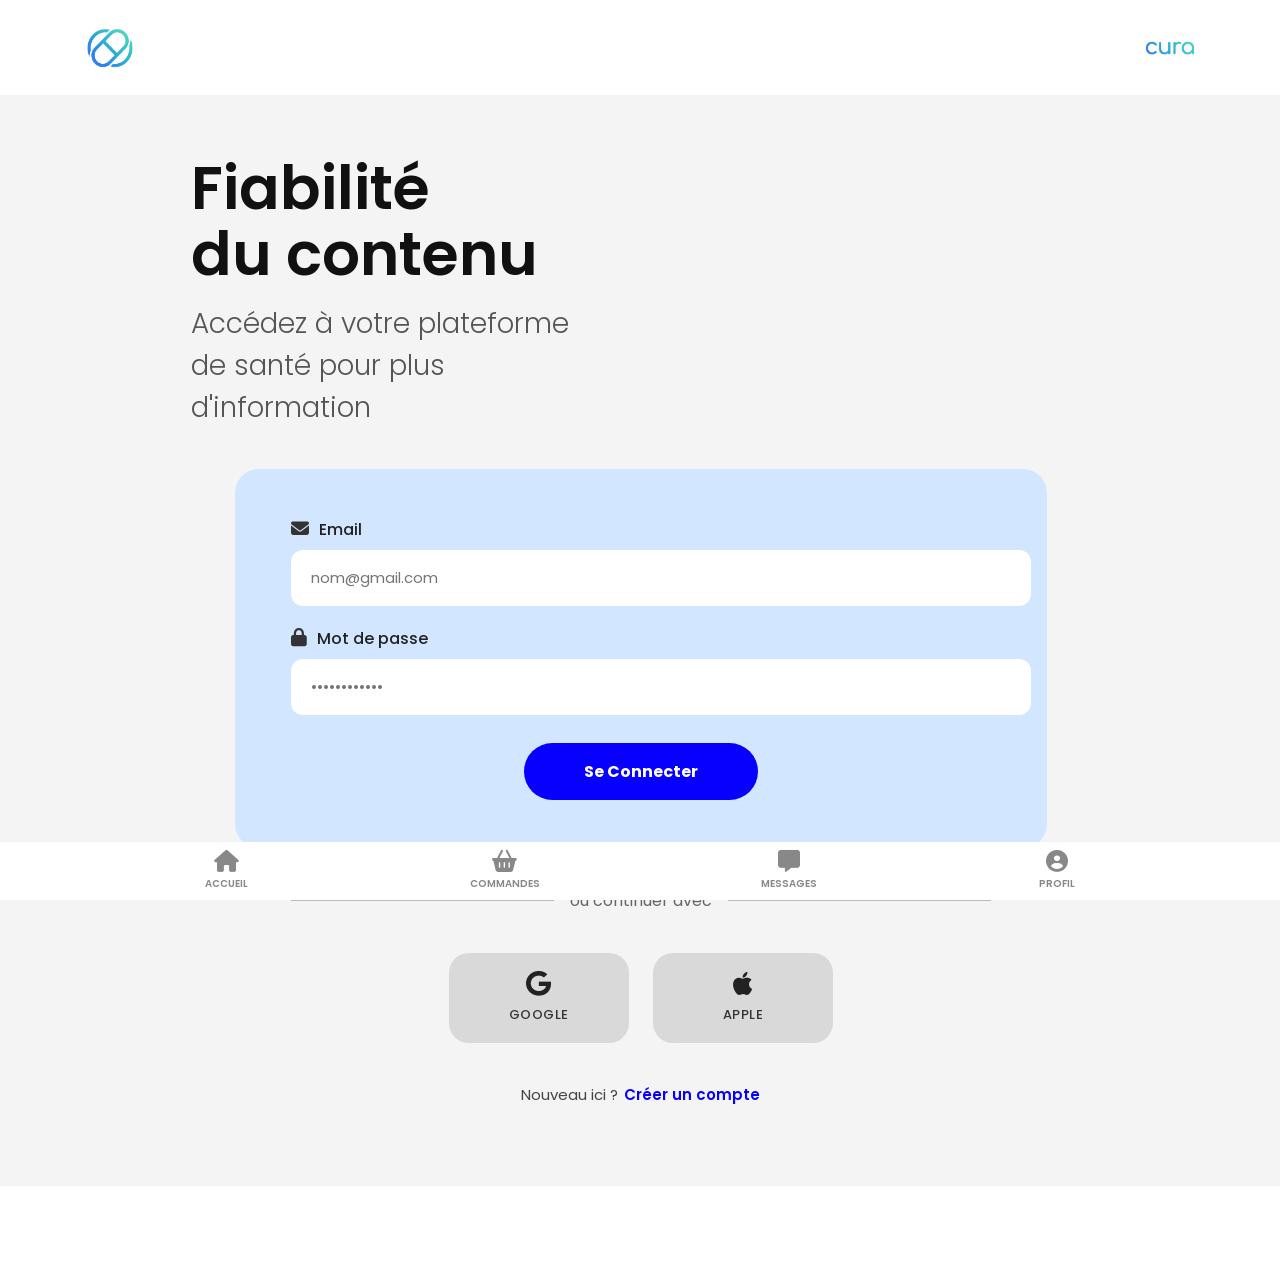
==== index.html @ 0ae40ae0 "message" ====
<!DOCTYPE html>
<html lang="fr">
<head>
  <meta charset="UTF-8">
  <meta name="viewport" content="width=device-width, initial-scale=1.0">
    <link rel="stylesheet" href="https://cdnjs.cloudflare.com/ajax/libs/font-awesome/6.5.0/css/all.min.css">
  <title>Cura 1</title>
  <link rel="stylesheet" href="./style.css">
</head>
<body>

  <header class="header">
    <img src="./logos/logo.png" alt="Logo Cura" class="lo">
    <img src="./logos/cura.png" alt="Cura" class="go">
  </header>
 
  <main class="karol">
 
    <section class="tin">
      <p class="tin-title">
        <span>Fiabilité</span>
        <span>du contenu</span>
      </p>
      <p class="tin-subtitle">
        <span>Accédez à votre plateforme</span>
        <span>de santé pour plus</span>
        <span>d'information</span>
      </p>
    </section>

    <section class="just">
 
      <div class="field-group">
        <div class="kar">
          <i class="fa-solid fa-envelope"></i>
          <span>Email</span>
        </div>
        <input class="shiv" type="email" placeholder="nom@gmail.com" name="" id="">
      </div>

      <div class="field-group">
        <div class="ariane">
          <i class="fa-solid fa-lock"></i>
          <span>Mot de passe</span>
        </div>
        <input class="shi" type="password" placeholder="••••••••••••" name="password" id="password" autocomplete="current-password">
      </div>
 
      <a class="sza" href="./index/index2.html">Se Connecter</a>
 
    </section>

    <h3>ou continuer avec</h3>

    <div class="aq">
      <button class="kill">
        <i class="fa-brands fa-google"></i>
        <span>GOOGLE</span>
      </button>
      <button class="kill">
        <i class="fa-brands fa-apple"></i>
        <span>APPLE</span>
      </button>
    </div>
    <div class="shirt">
      <span>Nouveau ici ?</span>
      <a href="./index.html">Créer un compte</a>
    </div>

  <nav class="you">
    <a class="peri" href="./index/index2.html">
      <i class="fa-solid fa-house" aria-hidden="true"></i>
      <p>ACCUEIL</p>
    </a>
    <a class="peri" href="./index/index3.html">
      <i class="fa-solid fa-basket-shopping" aria-hidden="true"></i>
      <p>COMMANDES</p>
    </a>
    <a class="peri" href="./index/index4.html">
      <i class="fa-solid fa-message" aria-hidden="true"></i>
      <p>MESSAGES</p>
    </a>
    <a class="peri" href="./index/index5.html">
      <i class="fa-solid fa-circle-user" aria-hidden="true"></i>
      <p>PROFIL</p>
    </a>
  </nav>
  </main>
</body>
</html>
---- style.css ----
@import url('https://fonts.googleapis.com/css2?family=Poppins:wght@300;400;500;600;700;800&display=swap');


/* html  */ 
*{
  margin: 0;
  padding: 0;
  font-family: 'Poppins', sans-serif;
}
 
body {
  min-height: 100vh;
  padding-bottom: 100px;
}
 
a {
  text-decoration: none;
}
 
.header {
  display: flex;
  align-items: center;
  justify-content: space-between;
  padding: 20px 60px;
  background-color: #fff;
  box-shadow: 0 1px 6px rgba(0, 0, 0, 0.06);
}
 
.lo,
.go {
  width: 100px;
  height: auto;
}
 

.jawo {
  background-color: #F4F4F4;
  border-radius: 24px;
  width: 40%;
  margin: 40px auto 0;
  padding: 48px 40px;
  display: flex;
  flex-direction: column;
  align-items: center;
  gap: 20px;
}
 
.peru {
  width: 100%;
  height: 56px;
  padding: 0 20px;
  background-color: #fff;
  border: none;
  border-radius: 12px;
  font-size: 15px;
  color: #333;
  outline: none;
  transition: box-shadow 0.2s;
}
 
.ed {
  display: flex;
  align-items: center;
  justify-content: center;
  width: 100%;
  padding: 16px;
  background-color: #0800FF;
  color: #fff;
  border-radius: 50px;
  font-size: 16px;
  font-weight: 700;
  cursor: pointer;
  margin-top: 8px;
}
 
.ed:hover {
  background-color: #0600cc;
}

.back{
  display: flex;
  align-items: center;
  justify-content: center;
  width: 48px;
  height: 48px;
  margin: 24px 0 24px 24px;
  border-radius: 50%;
  background-color: #F4F4F4;
  color: #111;
  font-size: 18px;
}
 
.back:hover {
  background-color: #e0e0e0;
}











/* html 1 */

.karol {
  width: 97%;
  background-color: #F4F4F4;
  display: flex;
  flex-direction: column;
  align-items: center;
  padding: 60px 20px 80px;
  gap: 40px;
}

.tin {
  width: 100%;
  max-width: 900px;
}
 
.tin p {
  display: flex;
  flex-direction: column;
}
 
.tin-title {
  font-size: 60px;
  font-weight: 600;
  line-height: 1.1;
  color: #111;
  margin-bottom: 16px;
}
 
.tin-subtitle {
  font-size: 28px;
  font-weight: 300;
  color: #555;
  line-height: 1.5;
}
 

.just {
  width: 100%;
  max-width: 700px;
  background-color: #D2E7FF;
  border-radius: 24px;
  padding: 48px 56px;
  display: flex;
  flex-direction: column;
  gap: 20px;
}
 
.field-group {
  display: flex;
  flex-direction: column;
  gap: 8px;
}
 
.kar,
.ariane {
  display: flex;
  align-items: center;
  gap: 10px;
}
 
.kar .fa-solid,
.ariane .fa-solid {
  font-size: 18px;
  color: #333;
}
 
.kar span,
.ariane span {
  font-size: 16px;
  font-weight: 500;
  color: #222;
}
 
.shiv,
.shi {
  width: 100%;
  height: 56px;
  padding: 0 20px;
  border: none;
  border-radius: 12px;
  background-color: #fff;
  font-size: 15px;
  color: #333;
  outline: none;
  transition: box-shadow 0.2s;
}
 
.shiv:focus,
.shi:focus {
  box-shadow: 0 0 0 2px rgba(8, 0, 255, 0.25);
}
 
.sza {
  display: flex;
  align-items: center;
  justify-content: center;
  align-self: center;
  background-color: #0800FF;
  color: #fff;
  padding: 16px 60px;
  border-radius: 50px;
  font-size: 16px;
  font-weight: 700;
  cursor: pointer;
  margin-top: 8px;
  transition: 0.2s, transform 0.1s;
  border: none;
}
 
.sza:hover { background-color: #0600cc; }
 
h3 {
  font-size: 16px;
  font-weight: 400;
  color: #666;
  display: flex;
  align-items: center;
  gap: 16px;
  width: 100%;
  max-width: 700px;
}
 
h3::before,
h3::after {
  content: '';
  flex: 1;
  height: 1px;
  background-color: #bbb;
}
 

.aq {
  display: flex;
  gap: 24px;
  justify-content: center;
  width: 100%;
  max-width: 700px;
}
 
.kill {
  display: flex;
  flex-direction: column;
  align-items: center;
  justify-content: center;
  gap: 8px;
  background-color: #D9D9D9;
  width: 180px;
  height: 90px;
  border-radius: 20px;
  border: none;
  cursor: pointer;
  transition: 0.2s, transform 0.1s;
}
 
.kill:hover {
  background-color: #c5c5c5;
  transform: translateY(-2px);
}
 
.kill .fa-brands {
  font-size: 26px;
  color: #222;
}
 
.kill span {
  font-size: 13px;
  font-weight: 500;
  color: #333;
  letter-spacing: 0.5px;
}

.shirt {
  display: flex;
  align-items: center;
  gap: 6px;
  font-size: 15px;
  color: #444;
}
 
.shirt a {
  color: #0800FF;
  font-weight: 600;
}
 
.shirt a:hover {
  text-decoration: underline;
}










/* html 2 */

.ip {
  display: flex;
  align-items: center;
  justify-content: space-between;
  padding: 16px 24px;
  background-color: #fff;
  border-bottom: 1px solid #f0f0f0;
}
 
.ima {
  height: 120px;
  width: auto;
}

.ip .fa-regular {
  font-size: 34px;
  color: #111;
  cursor: pointer;
}

.main-content {
  padding: 28px 24px;
  display: flex;
  flex-direction: column;
  gap: 24px;
}
.putana {
  display: flex;
  flex-direction: column;
  gap: 4px;
}
 
.greeting-name {
  font-size: 28px;
  font-weight: 600;
  color: #111;
}
 
.greeting-sub {
  font-size: 15px;
  font-weight: 300;
  color: #666;
}
 
.vvs {
  display: flex;
  align-items: center;
  gap: 12px;
  background-color: #e8e8e8;
  border-radius: 12px;
  padding: 14px 18px;
}
 
.vvs .fa-solid {
  font-size: 18px;
  color: #555;
}
 
.vvs span {
  font-size: 14px;
  color: #555;
}
 
.cards {
  display: flex;
  flex-direction: column;
  gap: 20px;
}
 
.card {
  width: 97;
  border-radius: 20px;
  padding: 28px 24px;
  display: flex;
  flex-direction: column;
  gap: 12px;
  cursor: pointer;
}
 
.card:hover {
  transform: translateY(-2px);
  box-shadow: 0 8px 24px rgba(0, 0, 0, 0.1);
}

.card--blue {
  background-color: #0800FF;
}
 
.card--blue .card__title {
  color: #fff;
}
 
.card--white {
  background-color: #fff;
  border: 1px solid #eee;
}
 
.card--white .card__title {
  color: #111;
}
 
.card--grey {
  background-color: #f0f0f0;
}
 
.card--grey .card__title {
  color: #111;
}
 
.card__icon {
  width: 64px;
  height: 64px;
  border-radius: 16px;
  display: flex;
  align-items: center;
  justify-content: center;
}
 
.card--blue .card__icon {
  background-color: #1F19C5;
}
 
.card--white .card__icon {
  background-color: #f4f4f4;
}
 
.card--grey .card__icon {
  background-color: rgba(0, 0, 0, 0.08);
}
 
.card__icon .fa-solid,
.card__icon .fa-regular {
  font-size: 28px;
  color: inherit;
}
 
.card--blue .card__icon i {
  color: #fff;
}
 
.card--white .card__icon i,
.card--grey .card__icon i {
  color: #333;
}
 
.card__title {
  font-size: 22px;
  font-weight: 700;
  line-height: 1.2;
}
 
.you {
  position: fixed;
  bottom: 0;
  left: 0;
  width: 100%;
  background-color: #fff;
  display: flex;
  align-items: center;
  justify-content: space-evenly;
}
 
.peri {
  display: flex;
  flex-direction: column;
  align-items: center;
  justify-content: center;
  gap: 4px;
  padding: 8px 16px;
  color: #888;
  cursor: pointer;
  transition: color 0.15s;
}
 
.peri:hover {
  color: #0800FF;
}
 
.peri .fa-solid,
.peri .fa-regular {
  font-size: 22px;
}
.peri p {
  font-size: 10px;
  font-weight: 600;
}





/* html 3 */




.khaf {
  display: flex;
  align-items: center;
  justify-content: space-between;
  padding: 16px 20px;
  background-color: #fff;
  border-bottom: 1px solid #f0f0f0;
}
.khaf i {
  font-size: 30px;
  cursor: pointer;
  padding: 6px;
}
.khaf i:first-child{
  color: #0800FF;
}
.khaf span {
  font-size: 30px;
  font-weight: 700;
  color: #0800FF;
}

.main-content {
  display: flex;
  flex-direction: column;
  gap: 20px;
  padding: 20px 16px 0;

}

.al {
  position: relative;
  width: 90%;
  height: 800px;
  border-radius: 30px;
  margin-left: 5%;
  background-color: #1a1a2e;
}

.al img {
  width: 100%;
  height: 100%;
  border-radius: 30px;
}

.ring {
  position: absolute;
  top: 20px;
  right: 20px;
  background: rgba(255,255,255,0.25);
  border: 1px solid rgba(255,255,255,0.3);
  padding: 6px 14px;
  border-radius: 50px;
}

.ring p {
  font-size: 13px;
  font-weight: 700;
  color: #fff;
}

.seven {
  display: flex;
  flex-direction: column;
  gap: 4px;
}

.product-name {
  font-size: 22px;
  font-weight: 700;
  color: #111;
}

.product-desc {
  font-size: 13px;
  font-weight: 300;
  color: #888;
}

.blue {
  display: flex;
  align-items: center;
  gap: 14px;
  background-color: rgba(210, 231, 255, 0.4);
  border-radius: 14px;
  padding: 14px 16px;
}

.chrit {
  width: 44px;
  height: 50px;
  background-color: rgba(210, 231, 255, 0.8);
  border-radius: 12px;
  display: flex;
  align-items: center;
  justify-content: center;
}

.chrit .fa-solid {
  font-size: 18px;
  color: #0800FF;
}

.blue p {
  font-size: 15px;
  font-weight: 600;
  color: #111;
}

.stop {
  display: flex;
  align-items: center;
  gap: 12px;
}

.aj {
  display: flex;
  align-items: center;
  justify-content: center;
  gap: 16px;
  padding: 12px 20px;
  border-radius: 50px;
  flex: 1;
}
.aj:first-child{
  background-color: rgba(189, 188, 188, 0.271);
  border: 1px solid rgba(255,255,255,0.3);
  border-radius: 50px;
  font-size: 14px;
  font-weight: 600;
  justify-content: space-evenly;
}
.aj:last-child{
  color: #0800FF;
  font-size: 14px;
  font-weight: 600;
}


.section-title {
  font-size: 17px;
  font-weight: 700;
  color: #111;
  margin-bottom: 10px;
}

.sour {
  display: flex;
  align-items: center;
  justify-content: space-evenly;
  background-color: rgba(227, 240, 255, 0.8);
  border-radius: var(--radius);
  padding: 20px;
}

.cett--photo {
  display: flex;
  flex-direction: column;
  align-items: center;
  gap: 6px;
}

.cett--photo img {
  width: 68px;
  height: 68px;
  border-radius: 50%;
  object-fit: cover;
}

.cett--photo span {
  font-size: 12px;
  color: #666;
}

.cett--text {
  display: flex;
  flex-direction: column;
  gap: 8px;
}

.cett--text h3 {
  font-size: 15px;
  font-weight: 700;
  color: #111;
}

.cett--text p {
  font-size: 13px;
  color: #444;
}

.prie {
  background-color: #F0F0F6;
  padding: 22px;
  display: flex;
  flex-direction: column;
  gap: 18px;
}

.prie__header span {
  font-size: 18px;
  font-weight: 700;
  color: #111;
  margin-bottom: 3px;
}

.prie__header p {
  font-size: 12px;
  color: #888;
}

.tou {
  display: flex;
  align-items: center;
  gap: 12px;
}

.dou {
  width: 44px;
  height: 44px;
  border-radius: 10px;
  overflow: hidden;
  background: #fff;
}

.dou img {
  width: 100%;
  height: 100%;
}

.recap {
  background: #fff;
  border-radius: 14px;
}

.tt {
  display: flex;
  align-items: center;
  justify-content: space-between;
  padding: 13px 16px;
  border-bottom: 1px solid #f0f0f0;
}

.tt--total {
  background-color: #f7f7ff;
}

.t {
  font-size: 13px;
  color: #555;
}

.r {
  font-size: 13px;
  color: #555;
}

#bi .t {
  font-weight: 700;
  color: #111;
}

#bi .r {
  font-weight: 700;
  color: #0800FF;
}

.bu {
  width: 100%;
  padding: 15px;
  border: none;
  border-radius: 14px;
  font-size: 15px;
  font-weight: 700;
  color: #fff;
  cursor: pointer;
  background-color: #0030d4;
}






/* html 4 */




.main4-content {
  display: flex;
  align-items: center;
  justify-content: center;
}

.fat {
  display: flex;
  flex-direction: column;
  align-items: center;
  justify-content: center;
  gap: 16px;
  padding: 40px 20px;
  background-color: rgba(217, 217, 217, 0.35);
  border-radius: 20px;
  width: 20%;
}

.fat__icon {
  font-size: 48px;
  color: rgba(0, 0, 0, 0.2);
}

.fat__text {
  font-size: 16px;
  font-weight: 400;
  color: rgba(0, 0, 0, 0.4);
  text-align: center;
}




/* html 5 */



.tiha {
  display: flex;
  flex-direction: column;
  gap: 12px;
  padding: 20px 16px;
}

.cin {
  background-color: #fff;
  padding: 18px 20px;
  display: flex;
  align-items: center;
  justify-content: space-between;
  gap: 12px;
}

.cin--link {
  cursor: pointer;
}
.cin__icon .fa-solid{
  color: #0800ffc7;
}

.cin--link:hover {
  background-color: #0031d41c; 
}

.cin__header {
  display: flex;
  align-items: center;
  gap: 14px;
}

.cin__icon {
  width: 42px;
  height: 42px;
  border-radius: 12px;
  background-color: rgba(1, 60, 255, 0.072);
  display: flex;
  align-items: center;
  justify-content: center;
}

.cin__icon i {
  font-size: 18px;

}

.cin__title {
  font-size: 15px;
  font-weight: 600;
  color: #111;
}

.cin__arrow {
  font-size: 13px;
  color: #bbb;
}

.cin__body {
  display: flex;
  flex-direction: column;
  gap: 6px;
  margin-top: 12px;
  padding-top: 12px;
  border-top: 1px solid #f0f0f0;
  width: 100%;
}

.cin:first-child {
  flex-direction: column;
  align-items: flex-start;
}

.cin__row {
  display: flex;
  align-items: center;
  justify-content: space-between;
  width: 100%;
}

.cin__label {
  font-size: 13px;
  color: #888;
}

.cin__value {
  font-size: 13px;
  font-weight: 500;
  color: #111;
}
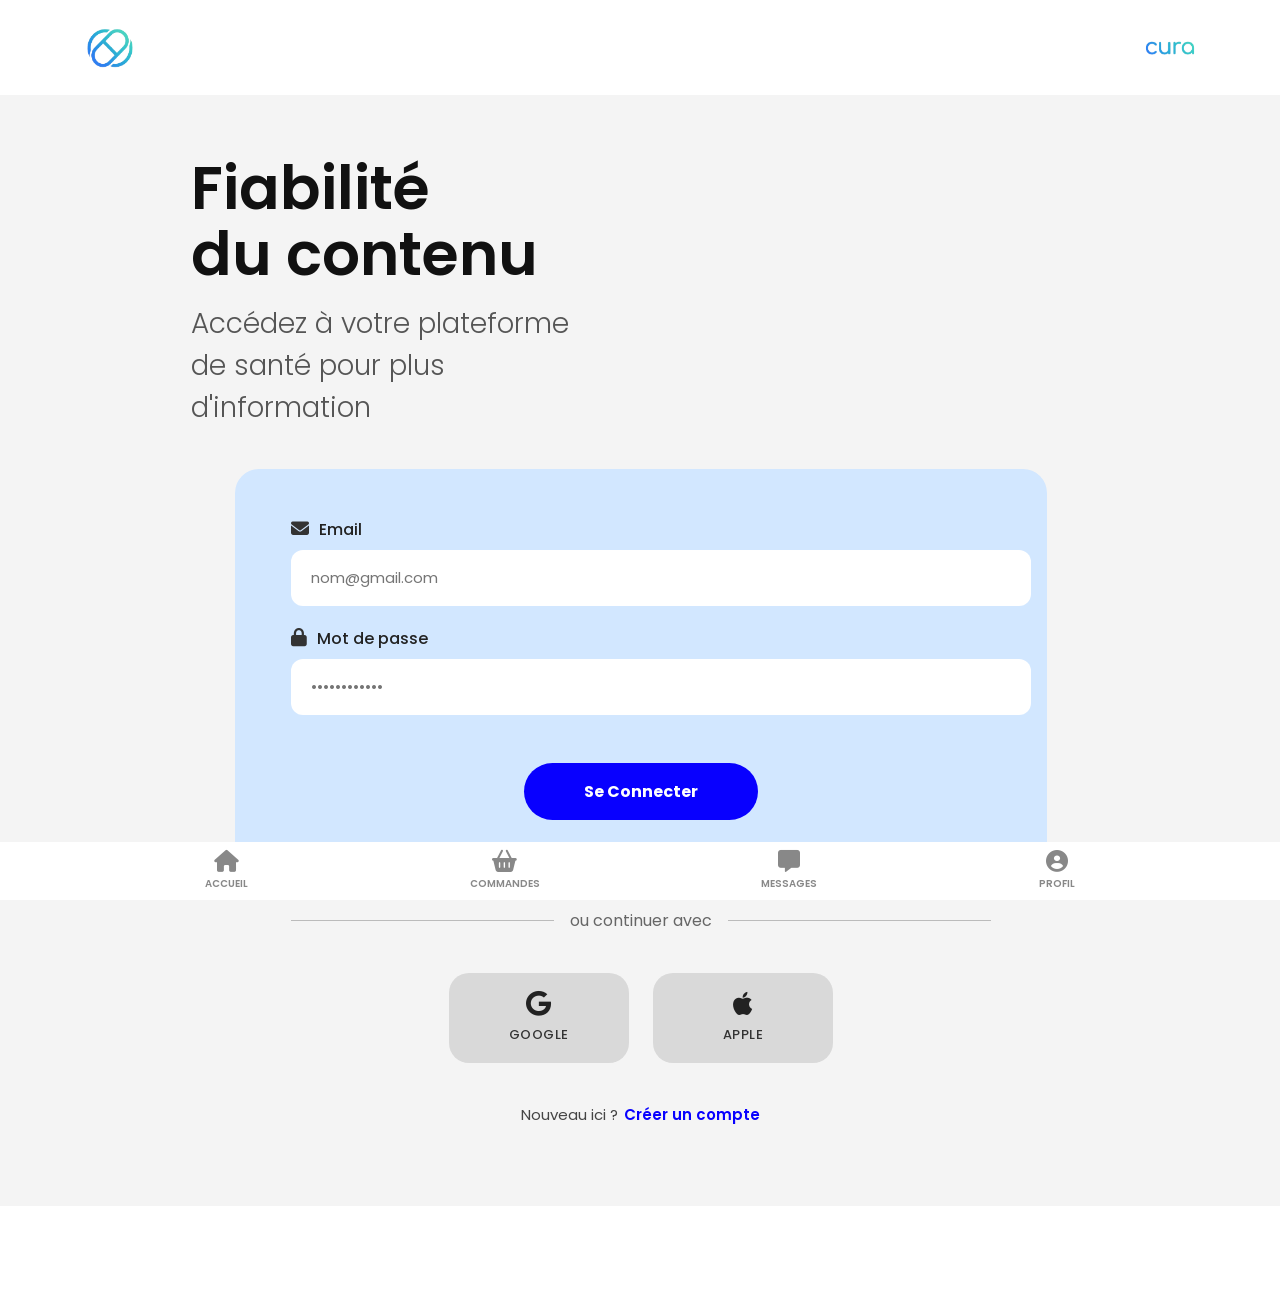
==== commit 6f1ee927: "message" ====
--- a/index.html
+++ b/index.html
@@ -4,7 +4,7 @@
   <meta charset="UTF-8">
   <meta name="viewport" content="width=device-width, initial-scale=1.0">
     <link rel="stylesheet" href="https://cdnjs.cloudflare.com/ajax/libs/font-awesome/6.5.0/css/all.min.css">
-  <title>Cura 1</title>
+  <title>Cura</title>
   <link rel="stylesheet" href="./style.css">
 </head>
 <body>
@@ -45,8 +45,9 @@
         </div>
         <input class="shi" type="password" placeholder="••••••••••••" name="password" id="password" autocomplete="current-password">
       </div>
- 
-      <a class="sza" href="./index/index2.html">Se Connecter</a>
+      <span class="erreur"></span>
+
+      <a class="sza" href="">Se Connecter</a>
  
     </section>
 
@@ -64,7 +65,7 @@
     </div>
     <div class="shirt">
       <span>Nouveau ici ?</span>
-      <a href="./index.html">Créer un compte</a>
+      <a href="./index/index1.html">Créer un compte</a>
     </div>
 
   <nav class="you">
@@ -86,5 +87,6 @@
     </a>
   </nav>
   </main>
+  <script src="./javascripte.js"></script>
 </body>
 </html>
--- a/style.css
+++ b/style.css
@@ -15,6 +15,12 @@
  
 a {
   text-decoration: none;
+}
+
+.erreur{
+  display: flex;
+  text-align: center;
+  justify-content: center;
 }
  
 .header {
